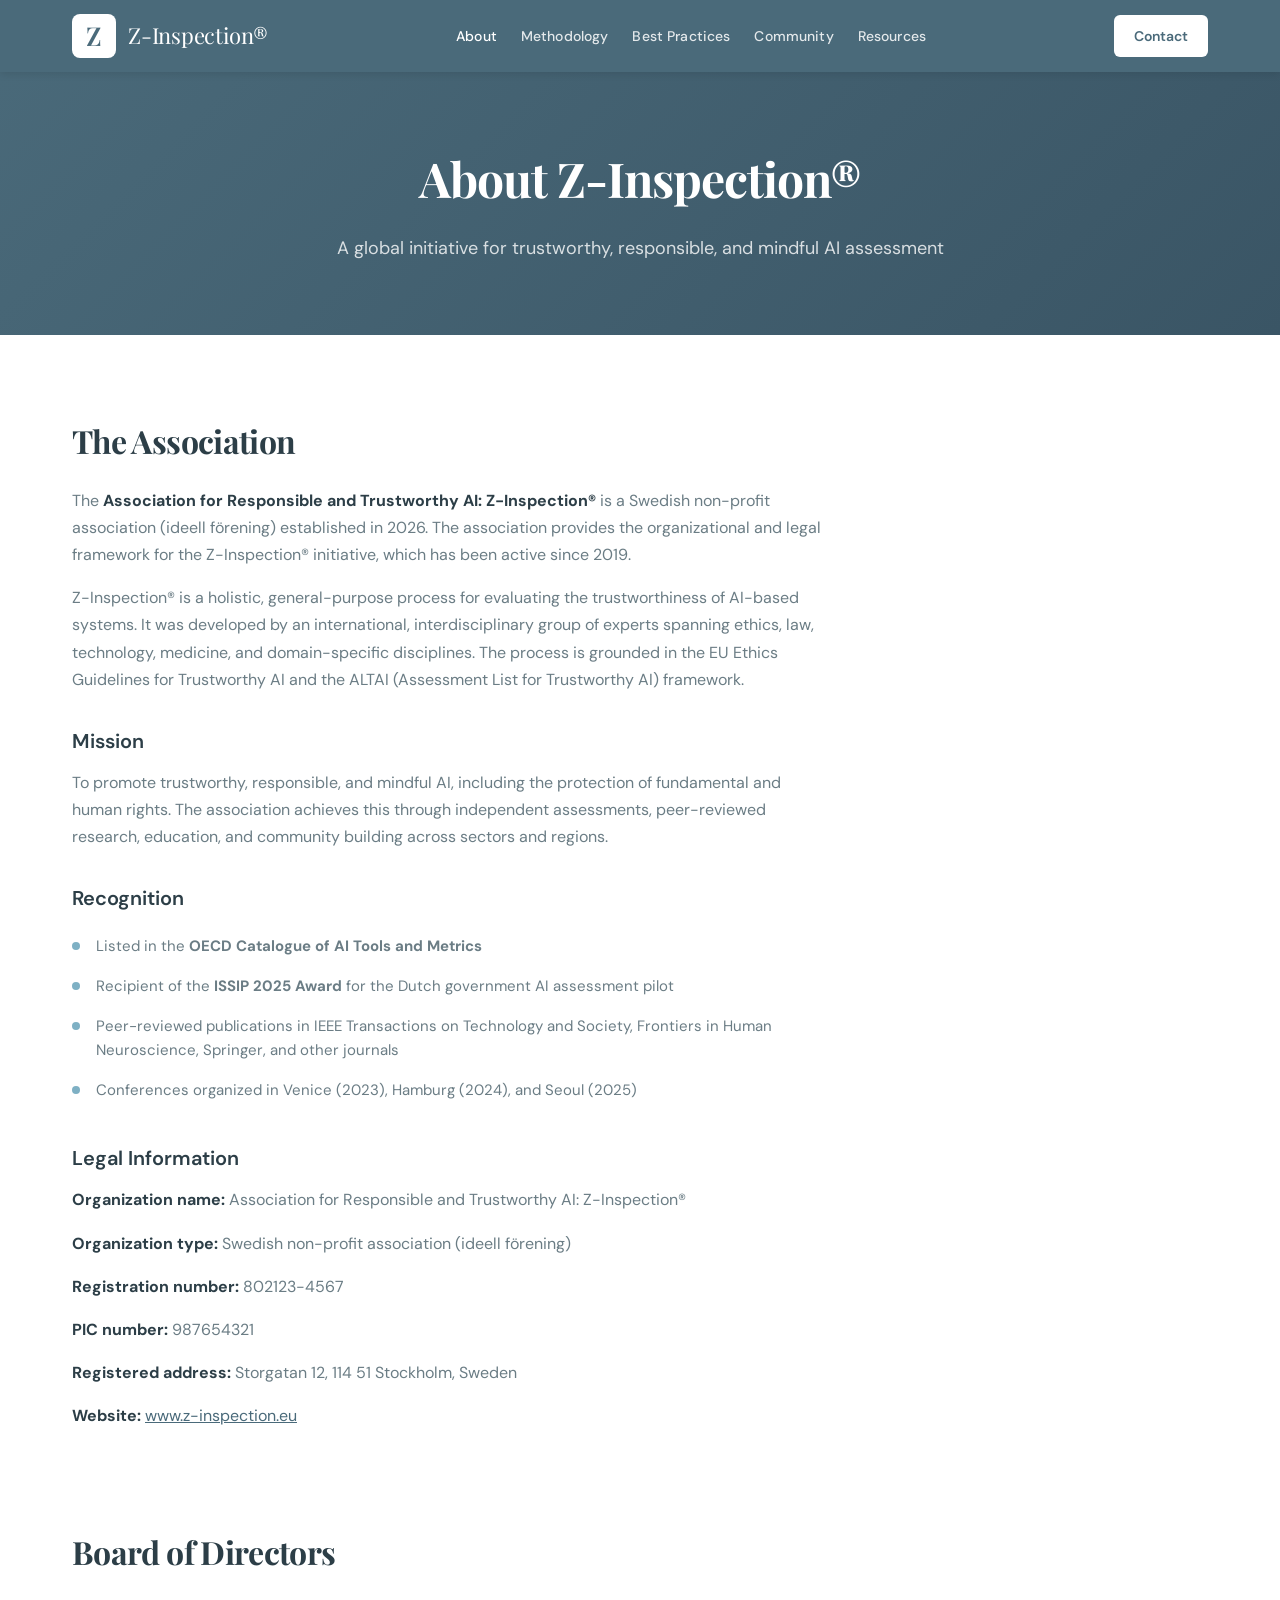
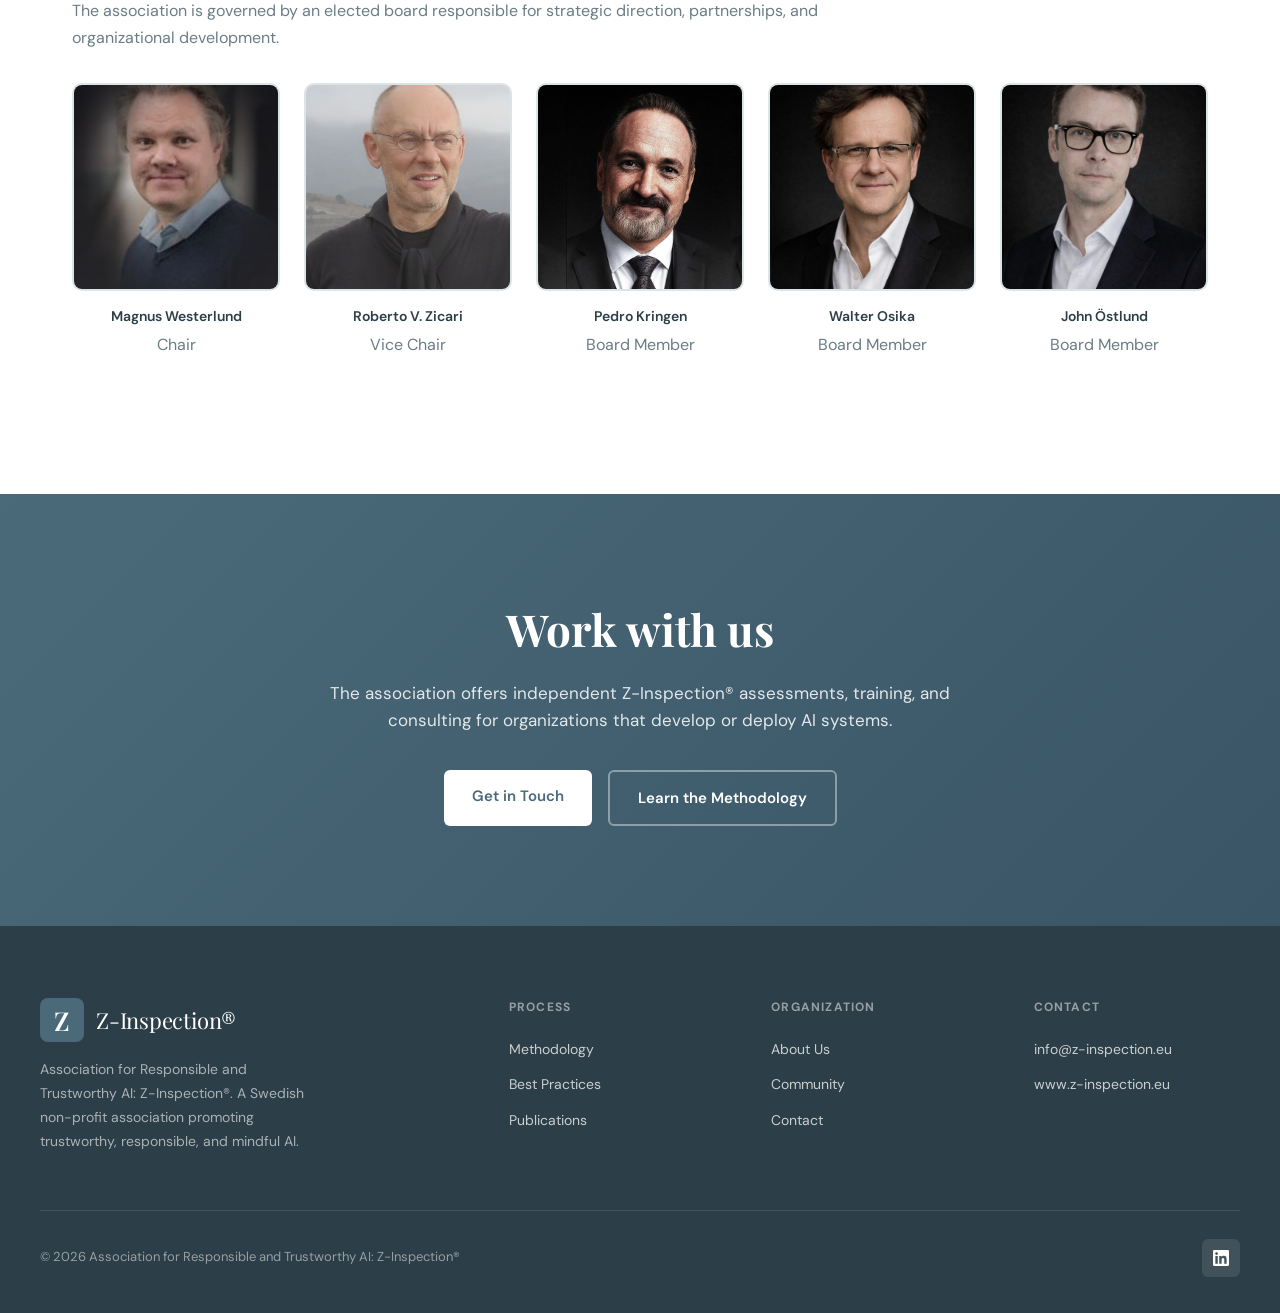
==== z-inspection-site/about.html @ 9ff1f360 "Add files via upload" ====
<!DOCTYPE html>
<html lang="en">
<head>
    <meta charset="UTF-8">
    <meta name="viewport" content="width=device-width, initial-scale=1.0">
    <title>About | Z-Inspection®</title>
    <link rel="preconnect" href="https://fonts.googleapis.com">
    <link rel="preconnect" href="https://fonts.gstatic.com" crossorigin>
    <link href="https://fonts.googleapis.com/css2?family=DM+Sans:ital,opsz,wght@0,9..40,300;0,9..40,400;0,9..40,500;0,9..40,600;0,9..40,700;1,9..40,400&family=Playfair+Display:ital,wght@0,400;0,500;0,600;1,400;1,500&display=swap" rel="stylesheet">
    <link rel="stylesheet" href="css/style.css">
</head>
<body>
    <nav class="nav">
        <div class="nav-inner">
            <a href="index.html" class="logo">
                <span class="logo-mark">Z</span>
                <span class="logo-text">Z-Inspection®</span>
            </a>
            <ul class="nav-links">
                <li><a href="about.html" class="active">About</a></li>
                <li><a href="methodology.html">Methodology</a></li>
                <li><a href="cases.html">Best Practices</a></li>
                <li><a href="community.html">Community</a></li>
                <li><a href="resources.html">Resources</a></li>
            </ul>
            <button class="nav-toggle" aria-label="Open menu" aria-expanded="false">
                <svg width="24" height="24" viewBox="0 0 24 24" fill="none" stroke="currentColor" stroke-width="2"><path d="M3 12h18M3 6h18M3 18h18"/></svg>
            </button>
            <a href="contact.html" class="nav-cta">Contact</a>
        </div>
    </nav>

    <div class="page-hero">
        <h1>About Z-Inspection®</h1>
        <p>A global initiative for trustworthy, responsible, and mindful AI assessment</p>
    </div>

    <div class="content-section">
        <h2>The Association</h2>
        <p>The <strong>Association for Responsible and Trustworthy AI: Z-Inspection®</strong> is a Swedish non-profit association (ideell förening) established in 2026. The association provides the organizational and legal framework for the Z-Inspection® initiative, which has been active since 2019.</p>

        <p>Z-Inspection® is a holistic, general-purpose process for evaluating the trustworthiness of AI-based systems. It was developed by an international, interdisciplinary group of experts spanning ethics, law, technology, medicine, and domain-specific disciplines. The process is grounded in the EU Ethics Guidelines for Trustworthy AI and the ALTAI (Assessment List for Trustworthy AI) framework.</p>

        <h3>Mission</h3>
        <p>To promote trustworthy, responsible, and mindful AI, including the protection of fundamental and human rights. The association achieves this through independent assessments, peer-reviewed research, education, and community building across sectors and regions.</p>

        <h3>Recognition</h3>
        <ul>
            <li>Listed in the <strong>OECD Catalogue of AI Tools and Metrics</strong></li>
            <li>Recipient of the <strong>ISSIP 2025 Award</strong> for the Dutch government AI assessment pilot</li>
            <li>Peer-reviewed publications in IEEE Transactions on Technology and Society, Frontiers in Human Neuroscience, Springer, and other journals</li>
            <li>Conferences organized in Venice (2023), Hamburg (2024), and Seoul (2025)</li>
        </ul>

        <h3>Legal Information</h3>
        <p><strong>Organization name:</strong> Association for Responsible and Trustworthy AI: Z-Inspection®</p>
        <p><strong>Organization type:</strong> Swedish non-profit association (ideell förening)</p>
        <p><strong>Registration number:</strong> 802123-4567</p>
        <p><strong>PIC number:</strong> 987654321</p>
        <p><strong>Registered address:</strong> Storgatan 12, 114 51 Stockholm, Sweden</p>
        <p><strong>Website:</strong> <a href="https://www.z-inspection.eu" style="color:var(--color-primary);">www.z-inspection.eu</a></p>
    </div>

    <div class="content-section" style="padding-top:0;">
        <h2>Board of Directors</h2>
        <p>The association is governed by an elected board responsible for strategic direction, partnerships, and organizational development.</p>
        <div class="team-preview" style="margin-top:32px;">
            <div class="team-member">
                <div class="team-avatar"><img src="assets/images/magnus-westerlund.jpg" alt="Magnus Westerlund"></div>
                <h4>Magnus Westerlund</h4>
                <p>Chair</p>
            </div>
            <div class="team-member">
                <div class="team-avatar"><img src="assets/images/roberto-zicari.jpg" alt="Roberto V. Zicari"></div>
                <h4>Roberto V. Zicari</h4>
                <p>Vice Chair</p>
            </div>
            <div class="team-member">
                <div class="team-avatar"><img src="assets/images/pedro-kringen.jpg" alt="Pedro Kringen"></div>
                <h4>Pedro Kringen</h4>
                <p>Board Member</p>
            </div>
            <div class="team-member">
                <div class="team-avatar"><img src="assets/images/walter-osika.png" alt="Walter Osika"></div>
                <h4>Walter Osika</h4>
                <p>Board Member</p>
            </div>
            <div class="team-member">
                <div class="team-avatar"><img src="assets/images/john-ostlund.png" alt="John Östlund"></div>
                <h4>John Östlund</h4>
                <p>Board Member</p>
            </div>
        </div>
    </div>

    <section class="cta-section">
        <div class="cta-inner">
            <h2>Work with us</h2>
            <p>The association offers independent Z-Inspection® assessments, training, and consulting for organizations that develop or deploy AI systems.</p>
            <div class="cta-buttons">
                <a href="contact.html" class="btn-light">Get in Touch</a>
                <a href="methodology.html" class="btn-ghost">Learn the Methodology</a>
            </div>
        </div>
    </section>

    <footer>
        <div class="footer-inner">
            <div class="footer-top">
                <div class="footer-brand">
                    <a href="index.html" class="logo">
                        <span class="logo-mark">Z</span>
                        <span class="logo-text">Z-Inspection®</span>
                    </a>
                    <p>Association for Responsible and Trustworthy AI: Z-Inspection®. A Swedish non-profit association promoting trustworthy, responsible, and mindful AI.</p>
                </div>
                <div class="footer-links">
                    <h5>Process</h5>
                    <ul>
                        <li><a href="methodology.html">Methodology</a></li>
                        <li><a href="cases.html">Best Practices</a></li>
                        <li><a href="resources.html">Publications</a></li>
                    </ul>
                </div>
                <div class="footer-links">
                    <h5>Organization</h5>
                    <ul>
                        <li><a href="about.html">About Us</a></li>
                        <li><a href="community.html">Community</a></li>
                        <li><a href="contact.html">Contact</a></li>
                    </ul>
                </div>
                <div class="footer-links">
                    <h5>Contact</h5>
                    <ul>
                        <li><a href="mailto:info@z-inspection.eu">info@z-inspection.eu</a></li>
                        <li><a href="https://www.z-inspection.eu">www.z-inspection.eu</a></li>
                    </ul>
                </div>
            </div>
            <div class="footer-bottom">
                <p>&copy; 2026 Association for Responsible and Trustworthy AI: Z-Inspection®</p>
                <div class="footer-social">
                    <a href="https://www.linkedin.com/in/roberto-v-zicari-087863/" aria-label="LinkedIn">
                        <svg width="16" height="16" viewBox="0 0 24 24" fill="currentColor"><path d="M20.447 20.452h-3.554v-5.569c0-1.328-.027-3.037-1.852-3.037-1.853 0-2.136 1.445-2.136 2.939v5.667H9.351V9h3.414v1.561h.046c.477-.9 1.637-1.85 3.37-1.85 3.601 0 4.267 2.37 4.267 5.455v6.286zM5.337 7.433c-1.144 0-2.063-.926-2.063-2.065 0-1.138.92-2.063 2.063-2.063 1.14 0 2.064.925 2.064 2.063 0 1.139-.925 2.065-2.064 2.065zm1.782 13.019H3.555V9h3.564v11.452zM22.225 0H1.771C.792 0 0 .774 0 1.729v20.542C0 23.227.792 24 1.771 24h20.451C23.2 24 24 23.227 24 22.271V1.729C24 .774 23.2 0 22.222 0h.003z"/></svg>
                    </a>
                </div>
            </div>
        </div>
    </footer>
    <script src="js/main.js"></script>
</body>
</html>
---- z-inspection-site/css/style.css ----
/* ============================================
   Z-Inspection® Association Website
   Design system based on v3 proposal
   ============================================ */

:root {
    --color-primary: #4a6a7a;
    --color-primary-dark: #3a5565;
    --color-primary-light: #5a7a8a;
    --color-accent: #7eb0c4;
    --color-ink: #2c3e47;
    --color-paper: #ffffff;
    --color-warm: #f7f9fa;
    --color-muted: #6b7d85;
    --color-border: #dde4e8;
    --font-serif: 'Playfair Display', Georgia, serif;
    --font-sans: 'DM Sans', -apple-system, sans-serif;
    --max-width: 1200px;
    --spacing-unit: 8px;
}

* { margin: 0; padding: 0; box-sizing: border-box; }
html { scroll-behavior: smooth; }

body {
    font-family: var(--font-sans);
    background: var(--color-paper);
    color: var(--color-ink);
    line-height: 1.6;
    font-size: 16px;
    -webkit-font-smoothing: antialiased;
}

/* ---- Navigation ---- */
.nav {
    position: fixed;
    top: 0;
    left: 0;
    right: 0;
    z-index: 1000;
    background: var(--color-primary);
    box-shadow: 0 2px 8px rgba(0,0,0,0.1);
}

.nav-inner {
    max-width: var(--max-width);
    margin: 0 auto;
    padding: 0 calc(var(--spacing-unit) * 4);
    display: flex;
    align-items: center;
    justify-content: space-between;
    height: 72px;
}

.logo {
    display: flex;
    align-items: center;
    gap: 12px;
    text-decoration: none;
    color: white;
}

.logo-mark {
    width: 44px;
    height: 44px;
    background: white;
    border-radius: 8px;
    display: flex;
    align-items: center;
    justify-content: center;
    color: var(--color-primary);
    font-family: var(--font-serif);
    font-size: 26px;
    font-weight: 600;
}

.logo-text {
    font-family: var(--font-serif);
    font-size: 22px;
    letter-spacing: -0.01em;
    color: white;
}

.nav-links {
    display: flex;
    gap: calc(var(--spacing-unit) * 3);
    list-style: none;
}

.nav-links a {
    text-decoration: none;
    color: rgba(255,255,255,0.85);
    font-size: 14px;
    font-weight: 500;
    transition: color 0.2s;
    letter-spacing: 0.01em;
}

.nav-links a:hover,
.nav-links a.active {
    color: white;
}

.nav-cta {
    background: white;
    color: var(--color-primary);
    padding: 10px 20px;
    border-radius: 6px;
    text-decoration: none;
    font-size: 14px;
    font-weight: 600;
    transition: all 0.2s;
}

.nav-cta:hover {
    background: var(--color-accent);
    color: white;
    transform: translateY(-1px);
}

/* Mobile hamburger */
.nav-toggle {
    display: none;
    background: none;
    border: none;
    color: white;
    cursor: pointer;
    padding: 8px;
}

.nav-toggle svg { display: block; }

/* ---- Hero Section ---- */
.hero {
    position: relative;
    padding: 160px calc(var(--spacing-unit) * 4) 100px;
    background: linear-gradient(135deg, var(--color-primary) 0%, var(--color-primary-dark) 100%);
    overflow: hidden;
}

.hero::before {
    content: '';
    position: absolute;
    top: 0;
    right: 0;
    width: 50%;
    height: 100%;
    background: url('https://images.unsplash.com/photo-1522071820081-009f0129c71c?w=1200&q=80') center/cover;
    opacity: 0.15;
}

.hero-content {
    position: relative;
    z-index: 1;
    max-width: var(--max-width);
    margin: 0 auto;
    display: grid;
    grid-template-columns: 1.1fr 1fr;
    gap: 64px;
    align-items: center;
}

.hero-badge {
    display: inline-flex;
    align-items: center;
    gap: 8px;
    background: rgba(255,255,255,0.15);
    backdrop-filter: blur(8px);
    padding: 8px 16px;
    border-radius: 100px;
    font-size: 13px;
    font-weight: 500;
    color: white;
    margin-bottom: 24px;
    border: 1px solid rgba(255,255,255,0.2);
    animation: fadeInUp 0.6s ease-out;
}

.hero-badge::before {
    content: '✓';
    font-size: 11px;
    background: var(--color-accent);
    width: 18px;
    height: 18px;
    border-radius: 50%;
    display: flex;
    align-items: center;
    justify-content: center;
}

.hero h1 {
    font-family: var(--font-serif);
    font-size: clamp(40px, 5vw, 56px);
    line-height: 1.15;
    letter-spacing: -0.02em;
    margin-bottom: 24px;
    color: white;
    animation: fadeInUp 0.6s ease-out 0.1s both;
}

.hero h1 em {
    font-style: italic;
    color: var(--color-accent);
}

.hero-subtitle {
    font-size: 18px;
    color: rgba(255,255,255,0.85);
    line-height: 1.7;
    margin-bottom: 36px;
    animation: fadeInUp 0.6s ease-out 0.2s both;
}

.hero-actions {
    display: flex;
    gap: 16px;
    flex-wrap: wrap;
    animation: fadeInUp 0.6s ease-out 0.3s both;
}

/* Hero image grid */
.hero-visual { animation: fadeInUp 0.8s ease-out 0.4s both; }

.hero-image-grid {
    display: grid;
    grid-template-columns: 1fr 1fr;
    gap: 16px;
}

.hero-image-item {
    border-radius: 12px;
    overflow: hidden;
    box-shadow: 0 20px 40px rgba(0, 0, 0, 0.3);
}

.hero-image-item:first-child { grid-row: span 2; }

.hero-image-item img {
    width: 100%;
    height: 100%;
    object-fit: cover;
    transition: transform 0.5s;
}

.hero-image-item:hover img { transform: scale(1.05); }

/* ---- Page Hero (subpages) ---- */
.page-hero {
    padding: 140px calc(var(--spacing-unit) * 4) 72px;
    background: linear-gradient(135deg, var(--color-primary) 0%, var(--color-primary-dark) 100%);
    text-align: center;
}

.page-hero h1 {
    font-family: var(--font-serif);
    font-size: clamp(32px, 4vw, 48px);
    color: white;
    margin-bottom: 16px;
    letter-spacing: -0.02em;
}

.page-hero p {
    font-size: 18px;
    color: rgba(255,255,255,0.8);
    max-width: 640px;
    margin: 0 auto;
    line-height: 1.7;
}

/* ---- Buttons ---- */
.btn-primary {
    background: white;
    color: var(--color-primary);
    padding: 14px 28px;
    border-radius: 6px;
    text-decoration: none;
    font-weight: 600;
    font-size: 15px;
    display: inline-flex;
    align-items: center;
    gap: 10px;
    transition: all 0.2s;
}

.btn-primary:hover {
    background: var(--color-accent);
    color: white;
    transform: translateY(-2px);
    box-shadow: 0 8px 24px rgba(0,0,0,0.2);
}

.btn-secondary {
    background: transparent;
    color: white;
    padding: 14px 28px;
    border: 2px solid rgba(255,255,255,0.4);
    border-radius: 6px;
    text-decoration: none;
    font-weight: 600;
    font-size: 15px;
    transition: all 0.2s;
}

.btn-secondary:hover {
    border-color: white;
    background: rgba(255,255,255,0.1);
}

.btn-outline {
    display: inline-block;
    background: transparent;
    color: var(--color-primary);
    padding: 14px 28px;
    border: 2px solid var(--color-primary);
    border-radius: 6px;
    text-decoration: none;
    font-weight: 600;
    font-size: 14px;
    transition: all 0.2s;
}

.btn-outline:hover {
    background: var(--color-primary);
    color: white;
}

.btn-light {
    background: white;
    color: var(--color-primary);
    padding: 14px 28px;
    border-radius: 6px;
    text-decoration: none;
    font-weight: 600;
    font-size: 15px;
    transition: all 0.2s;
}

.btn-light:hover {
    transform: translateY(-2px);
    box-shadow: 0 8px 24px rgba(0,0,0,0.2);
}

.btn-ghost {
    background: transparent;
    color: white;
    padding: 14px 28px;
    border: 2px solid rgba(255, 255, 255, 0.4);
    border-radius: 6px;
    text-decoration: none;
    font-weight: 600;
    font-size: 15px;
    transition: all 0.2s;
}

.btn-ghost:hover {
    border-color: white;
    background: rgba(255,255,255,0.1);
}

/* ---- Stats Bar ---- */
.stats-bar {
    background: var(--color-warm);
    padding: 56px calc(var(--spacing-unit) * 4);
    border-bottom: 1px solid var(--color-border);
}

.stats-inner {
    max-width: var(--max-width);
    margin: 0 auto;
    display: grid;
    grid-template-columns: repeat(4, 1fr);
    gap: 48px;
}

.stat-item { text-align: center; }

.stat-number {
    font-family: var(--font-serif);
    font-size: 48px;
    font-weight: 500;
    letter-spacing: -0.02em;
    line-height: 1;
    margin-bottom: 8px;
    color: var(--color-primary);
}

.stat-label {
    font-size: 14px;
    color: var(--color-muted);
    text-transform: uppercase;
    letter-spacing: 0.1em;
}

/* ---- Domain Carousel ---- */
.domains-section {
    background: var(--color-primary-dark);
    padding: 80px 0;
    overflow: hidden;
}

.domains-header {
    text-align: center;
    max-width: var(--max-width);
    margin: 0 auto 48px;
    padding: 0 calc(var(--spacing-unit) * 4);
}

.domains-header h2 {
    color: white;
    font-family: var(--font-serif);
    font-size: 32px;
    margin-bottom: 12px;
}

.domains-header p {
    color: rgba(255, 255, 255, 0.7);
    font-size: 16px;
}

.carousel-container { position: relative; width: 100%; }

.carousel-track {
    display: flex;
    gap: 24px;
    animation: scroll 40s linear infinite;
    width: max-content;
}

.carousel-track:hover { animation-play-state: paused; }

@keyframes scroll {
    0% { transform: translateX(0); }
    100% { transform: translateX(-50%); }
}

.domain-card {
    flex-shrink: 0;
    width: 320px;
    background: white;
    border-radius: 12px;
    overflow: hidden;
    transition: transform 0.3s;
}

.domain-card:hover { transform: translateY(-8px); }

.domain-image {
    height: 180px;
    overflow: hidden;
    position: relative;
}

.domain-image img {
    width: 100%;
    height: 100%;
    object-fit: cover;
    transition: transform 0.5s;
}

.domain-card:hover .domain-image img { transform: scale(1.1); }

.domain-overlay {
    position: absolute;
    bottom: 0;
    left: 0;
    right: 0;
    padding: 16px;
    background: linear-gradient(transparent, rgba(0,0,0,0.7));
}

.domain-tag {
    display: inline-block;
    background: var(--color-primary);
    color: white;
    padding: 4px 12px;
    border-radius: 100px;
    font-size: 11px;
    font-weight: 600;
    text-transform: uppercase;
    letter-spacing: 0.05em;
}

.domain-content { padding: 20px; }

.domain-content h3 {
    font-size: 17px;
    font-weight: 600;
    margin-bottom: 8px;
    color: var(--color-ink);
}

.domain-content p {
    font-size: 14px;
    color: var(--color-muted);
    line-height: 1.5;
}

/* ---- Section Styling ---- */
section {
    padding: 100px calc(var(--spacing-unit) * 4);
    max-width: var(--max-width);
    margin: 0 auto;
}

.section-header {
    max-width: 700px;
    margin-bottom: 56px;
}

.section-label {
    font-size: 12px;
    text-transform: uppercase;
    letter-spacing: 0.15em;
    color: var(--color-primary);
    font-weight: 600;
    margin-bottom: 12px;
}

.section-title {
    font-family: var(--font-serif);
    font-size: clamp(32px, 4vw, 44px);
    line-height: 1.2;
    letter-spacing: -0.02em;
    margin-bottom: 16px;
    color: var(--color-ink);
}

.section-desc {
    font-size: 17px;
    color: var(--color-muted);
    line-height: 1.7;
}

/* ---- Process Cards ---- */
.process-grid {
    display: grid;
    grid-template-columns: repeat(3, 1fr);
    gap: 28px;
}

.process-card {
    background: var(--color-warm);
    border-radius: 12px;
    padding: 36px;
    transition: all 0.3s;
    position: relative;
    border: 1px solid var(--color-border);
}

.process-card:hover {
    background: white;
    border-color: var(--color-primary);
    transform: translateY(-4px);
    box-shadow: 0 16px 32px rgba(0, 0, 0, 0.08);
}

.process-icon {
    width: 52px;
    height: 52px;
    background: var(--color-primary);
    border-radius: 10px;
    display: flex;
    align-items: center;
    justify-content: center;
    margin-bottom: 20px;
    color: white;
}

.process-card h3 {
    font-size: 19px;
    font-weight: 600;
    margin-bottom: 12px;
    color: var(--color-ink);
}

.process-card p {
    color: var(--color-muted);
    font-size: 15px;
    line-height: 1.6;
}

/* ---- Impact Gallery ---- */
.impact-section {
    background: var(--color-warm);
    padding: 100px calc(var(--spacing-unit) * 4);
    max-width: none;
}

.impact-inner {
    max-width: var(--max-width);
    margin: 0 auto;
}

.impact-grid {
    display: grid;
    grid-template-columns: repeat(12, 1fr);
    grid-template-rows: repeat(2, 240px);
    gap: 20px;
}

.impact-item {
    border-radius: 12px;
    overflow: hidden;
    position: relative;
    cursor: pointer;
}

.impact-item img {
    width: 100%;
    height: 100%;
    object-fit: cover;
    transition: transform 0.5s;
}

.impact-item:hover img { transform: scale(1.05); }

.impact-item::after {
    content: '';
    position: absolute;
    inset: 0;
    background: linear-gradient(transparent 40%, rgba(0,0,0,0.6));
    opacity: 0;
    transition: opacity 0.3s;
}

.impact-item:hover::after { opacity: 1; }

.impact-label {
    position: absolute;
    bottom: 16px;
    left: 16px;
    right: 16px;
    color: white;
    z-index: 1;
    opacity: 0;
    transform: translateY(10px);
    transition: all 0.3s;
}

.impact-item:hover .impact-label {
    opacity: 1;
    transform: translateY(0);
}

.impact-label h4 { font-size: 16px; font-weight: 600; margin-bottom: 2px; }
.impact-label p { font-size: 12px; opacity: 0.85; }

.impact-item:nth-child(1) { grid-column: span 5; }
.impact-item:nth-child(2) { grid-column: span 4; }
.impact-item:nth-child(3) { grid-column: span 3; }
.impact-item:nth-child(4) { grid-column: span 3; }
.impact-item:nth-child(5) { grid-column: span 5; }
.impact-item:nth-child(6) { grid-column: span 4; }

/* ---- Case Studies ---- */
.cases-grid {
    display: grid;
    grid-template-columns: repeat(2, 1fr);
    gap: 24px;
}

.case-card {
    background: var(--color-warm);
    border-radius: 12px;
    overflow: hidden;
    transition: all 0.3s;
    text-decoration: none;
    color: inherit;
    display: block;
    border: 1px solid var(--color-border);
}

.case-card:hover {
    transform: translateY(-4px);
    box-shadow: 0 20px 40px rgba(0, 0, 0, 0.1);
    border-color: transparent;
    background: white;
}

.case-image { height: 180px; overflow: hidden; }

.case-image img {
    width: 100%;
    height: 100%;
    object-fit: cover;
    transition: transform 0.5s;
}

.case-card:hover .case-image img { transform: scale(1.05); }

.case-content { padding: 28px; }

.case-tag {
    display: inline-block;
    background: var(--color-primary);
    padding: 5px 12px;
    border-radius: 100px;
    font-size: 11px;
    font-weight: 600;
    text-transform: uppercase;
    letter-spacing: 0.06em;
    color: white;
    margin-bottom: 14px;
}

.case-card h3 {
    font-family: var(--font-serif);
    font-size: 20px;
    line-height: 1.3;
    margin-bottom: 10px;
    color: var(--color-ink);
}

.case-card p {
    color: var(--color-muted);
    font-size: 14px;
    line-height: 1.6;
    margin-bottom: 16px;
}

.case-link {
    display: inline-flex;
    align-items: center;
    gap: 6px;
    color: var(--color-primary);
    font-weight: 600;
    font-size: 14px;
}

.case-link svg { transition: transform 0.2s; }
.case-card:hover .case-link svg { transform: translateX(4px); }

/* ---- Team / Board ---- */
.team-preview {
    display: grid;
    grid-template-columns: repeat(5, 1fr);
    gap: 24px;
    margin-bottom: 40px;
}

.team-member { text-align: center; }

.team-avatar {
    width: 100%;
    aspect-ratio: 1;
    border-radius: 10px;
    background: var(--color-warm);
    margin-bottom: 14px;
    overflow: hidden;
    border: 2px solid var(--color-border);
    transition: border-color 0.3s;
}

.team-member:hover .team-avatar { border-color: var(--color-primary); }

.team-avatar img {
    width: 100%;
    height: 100%;
    object-fit: cover;
    filter: grayscale(30%);
    transition: filter 0.3s;
}

.team-member:hover .team-avatar img { filter: grayscale(0%); }

.team-member h4 {
    font-size: 14px;
    font-weight: 600;
    margin-bottom: 3px;
    color: var(--color-ink);
}

.team-member p {
    font-size: 12px;
    color: var(--color-muted);
}

.team-cta { text-align: center; }

/* ---- CTA Section ---- */
.cta-section {
    position: relative;
    padding: 100px calc(var(--spacing-unit) * 4);
    max-width: none;
    text-align: center;
    background: linear-gradient(135deg, var(--color-primary) 0%, var(--color-primary-dark) 100%);
    overflow: hidden;
}

.cta-section::before {
    content: '';
    position: absolute;
    inset: 0;
    background: url('https://images.unsplash.com/photo-1517245386807-bb43f82c33c4?w=1920&q=80') center/cover;
    opacity: 0.1;
}

.cta-inner {
    position: relative;
    z-index: 1;
    max-width: 700px;
    margin: 0 auto;
}

.cta-section h2 {
    font-family: var(--font-serif);
    font-size: clamp(32px, 4vw, 44px);
    color: white;
    margin-bottom: 16px;
}

.cta-section p {
    color: rgba(255, 255, 255, 0.85);
    font-size: 17px;
    margin-bottom: 36px;
}

.cta-buttons {
    display: flex;
    gap: 16px;
    justify-content: center;
    flex-wrap: wrap;
}

/* ---- Footer ---- */
footer {
    background: var(--color-ink);
    padding: 72px calc(var(--spacing-unit) * 4) 36px;
    color: white;
}

.footer-inner {
    max-width: var(--max-width);
    margin: 0 auto;
}

.footer-top {
    display: grid;
    grid-template-columns: 2fr repeat(3, 1fr);
    gap: 56px;
    margin-bottom: 56px;
}

.footer-brand .logo-mark {
    background: var(--color-primary);
    color: white;
}

.footer-brand p {
    color: rgba(255, 255, 255, 0.6);
    font-size: 14px;
    line-height: 1.7;
    margin-top: 16px;
    max-width: 280px;
}

.footer-links h5 {
    font-size: 12px;
    text-transform: uppercase;
    letter-spacing: 0.1em;
    margin-bottom: 18px;
    color: rgba(255, 255, 255, 0.5);
}

.footer-links ul { list-style: none; }
.footer-links li { margin-bottom: 10px; }

.footer-links a {
    color: rgba(255, 255, 255, 0.75);
    text-decoration: none;
    font-size: 14px;
    transition: color 0.2s;
}

.footer-links a:hover { color: white; }

.footer-bottom {
    display: flex;
    justify-content: space-between;
    align-items: center;
    padding-top: 28px;
    border-top: 1px solid rgba(255, 255, 255, 0.1);
}

.footer-bottom p {
    font-size: 13px;
    color: rgba(255, 255, 255, 0.5);
}

.footer-social {
    display: flex;
    gap: 12px;
}

.footer-social a {
    width: 38px;
    height: 38px;
    border-radius: 6px;
    background: rgba(255, 255, 255, 0.1);
    display: flex;
    align-items: center;
    justify-content: center;
    color: white;
    transition: all 0.2s;
}

.footer-social a:hover { background: var(--color-primary); }

/* ---- Content Sections (subpages) ---- */
.content-section {
    padding: 80px calc(var(--spacing-unit) * 4);
    max-width: var(--max-width);
    margin: 0 auto;
}

.content-section h2 {
    font-family: var(--font-serif);
    font-size: 32px;
    color: var(--color-ink);
    margin-bottom: 20px;
    letter-spacing: -0.02em;
}

.content-section h3 {
    font-size: 20px;
    font-weight: 600;
    color: var(--color-ink);
    margin-bottom: 12px;
    margin-top: 32px;
}

.content-section p {
    color: var(--color-muted);
    font-size: 16px;
    line-height: 1.7;
    margin-bottom: 16px;
    max-width: 760px;
}

.content-section p strong { color: var(--color-ink); }

.content-section ul {
    list-style: none;
    margin-bottom: 24px;
    max-width: 760px;
}

.content-section ul li {
    padding: 8px 0 8px 24px;
    position: relative;
    color: var(--color-muted);
    font-size: 15px;
    line-height: 1.6;
}

.content-section ul li::before {
    content: '';
    position: absolute;
    left: 0;
    top: 16px;
    width: 8px;
    height: 8px;
    border-radius: 50%;
    background: var(--color-accent);
}

/* Two-column layout for content pages */
.content-two-col {
    display: grid;
    grid-template-columns: 1fr 1fr;
    gap: 48px;
    margin-bottom: 48px;
}

.content-two-col p { max-width: none; }

/* Info cards (for methodology steps, etc.) */
.info-cards {
    display: grid;
    grid-template-columns: repeat(auto-fit, minmax(300px, 1fr));
    gap: 24px;
    margin: 32px 0;
}

.info-card {
    background: var(--color-warm);
    border: 1px solid var(--color-border);
    border-radius: 12px;
    padding: 32px;
    transition: all 0.3s;
}

.info-card:hover {
    border-color: var(--color-primary);
    transform: translateY(-2px);
    box-shadow: 0 8px 24px rgba(0,0,0,0.06);
}

.info-card .step-number {
    display: inline-flex;
    align-items: center;
    justify-content: center;
    width: 36px;
    height: 36px;
    border-radius: 8px;
    background: var(--color-primary);
    color: white;
    font-weight: 700;
    font-size: 15px;
    margin-bottom: 16px;
}

.info-card h3 {
    font-size: 18px;
    font-weight: 600;
    margin-bottom: 10px;
    margin-top: 0;
    color: var(--color-ink);
}

.info-card p {
    font-size: 14px;
    color: var(--color-muted);
    line-height: 1.6;
    margin-bottom: 0;
}

/* Publication list */
.pub-list { margin: 32px 0; }

.pub-item {
    padding: 20px 0;
    border-bottom: 1px solid var(--color-border);
}

.pub-item:first-child { border-top: 1px solid var(--color-border); }

.pub-item h4 {
    font-size: 16px;
    font-weight: 600;
    margin-bottom: 6px;
    color: var(--color-ink);
}

.pub-item .pub-meta {
    font-size: 14px;
    color: var(--color-muted);
    margin-bottom: 4px;
}

.pub-item a {
    color: var(--color-primary);
    text-decoration: none;
    font-size: 14px;
    font-weight: 500;
}

.pub-item a:hover { text-decoration: underline; }

/* Contact page */
.contact-grid {
    display: grid;
    grid-template-columns: 1fr 1fr;
    gap: 48px;
    margin: 32px 0;
}

.contact-block {
    background: var(--color-warm);
    border: 1px solid var(--color-border);
    border-radius: 12px;
    padding: 36px;
}

.contact-block h3 {
    font-size: 18px;
    font-weight: 600;
    margin-bottom: 16px;
    margin-top: 0;
    color: var(--color-ink);
}

.contact-block p {
    font-size: 15px;
    color: var(--color-muted);
    line-height: 1.7;
    margin-bottom: 8px;
}

.contact-block a {
    color: var(--color-primary);
    text-decoration: none;
}

.contact-block a:hover { text-decoration: underline; }

.email-list { margin-top: 16px; }

.email-list dt {
    font-weight: 600;
    font-size: 14px;
    color: var(--color-ink);
    margin-top: 12px;
}

.email-list dd {
    font-size: 14px;
    color: var(--color-muted);
    margin-left: 0;
}

.email-list dd a { color: var(--color-primary); text-decoration: none; }
.email-list dd a:hover { text-decoration: underline; }

/* ---- Animations ---- */
@keyframes fadeInUp {
    from { opacity: 0; transform: translateY(20px); }
    to { opacity: 1; transform: translateY(0); }
}

/* ---- Responsive ---- */
@media (max-width: 1024px) {
    .nav-links { display: none; }
    .nav-toggle { display: block; }
    .hero-content { grid-template-columns: 1fr; }
    .hero-visual { display: none; }
    .stats-inner { grid-template-columns: repeat(2, 1fr); }
    .process-grid { grid-template-columns: 1fr; }
    .cases-grid { grid-template-columns: 1fr; }
    .impact-grid {
        grid-template-columns: 1fr 1fr;
        grid-template-rows: repeat(3, 180px);
    }
    .impact-item:nth-child(1),
    .impact-item:nth-child(2),
    .impact-item:nth-child(3),
    .impact-item:nth-child(4),
    .impact-item:nth-child(5),
    .impact-item:nth-child(6) { grid-column: span 1; }
    .team-preview { grid-template-columns: repeat(3, 1fr); }
    .footer-top { grid-template-columns: 1fr 1fr; }
    .content-two-col { grid-template-columns: 1fr; }
    .contact-grid { grid-template-columns: 1fr; }
}

@media (max-width: 1024px) {
    /* Mobile nav overlay */
    .nav-links.open {
        display: flex;
        flex-direction: column;
        position: absolute;
        top: 72px;
        left: 0;
        right: 0;
        background: var(--color-primary-dark);
        padding: 16px 32px 24px;
        box-shadow: 0 8px 24px rgba(0,0,0,0.2);
    }

    .nav-links.open a {
        font-size: 16px;
        padding: 10px 0;
        display: block;
    }
}

@media (max-width: 640px) {
    .stats-inner { grid-template-columns: 1fr; gap: 28px; }
    .team-preview { grid-template-columns: repeat(2, 1fr); }
    .impact-grid { grid-template-columns: 1fr; grid-template-rows: repeat(6, 160px); }
    .footer-top { grid-template-columns: 1fr; gap: 36px; }
    .footer-bottom { flex-direction: column; gap: 16px; text-align: center; }
    .domain-card { width: 280px; }
    .info-cards { grid-template-columns: 1fr; }
}
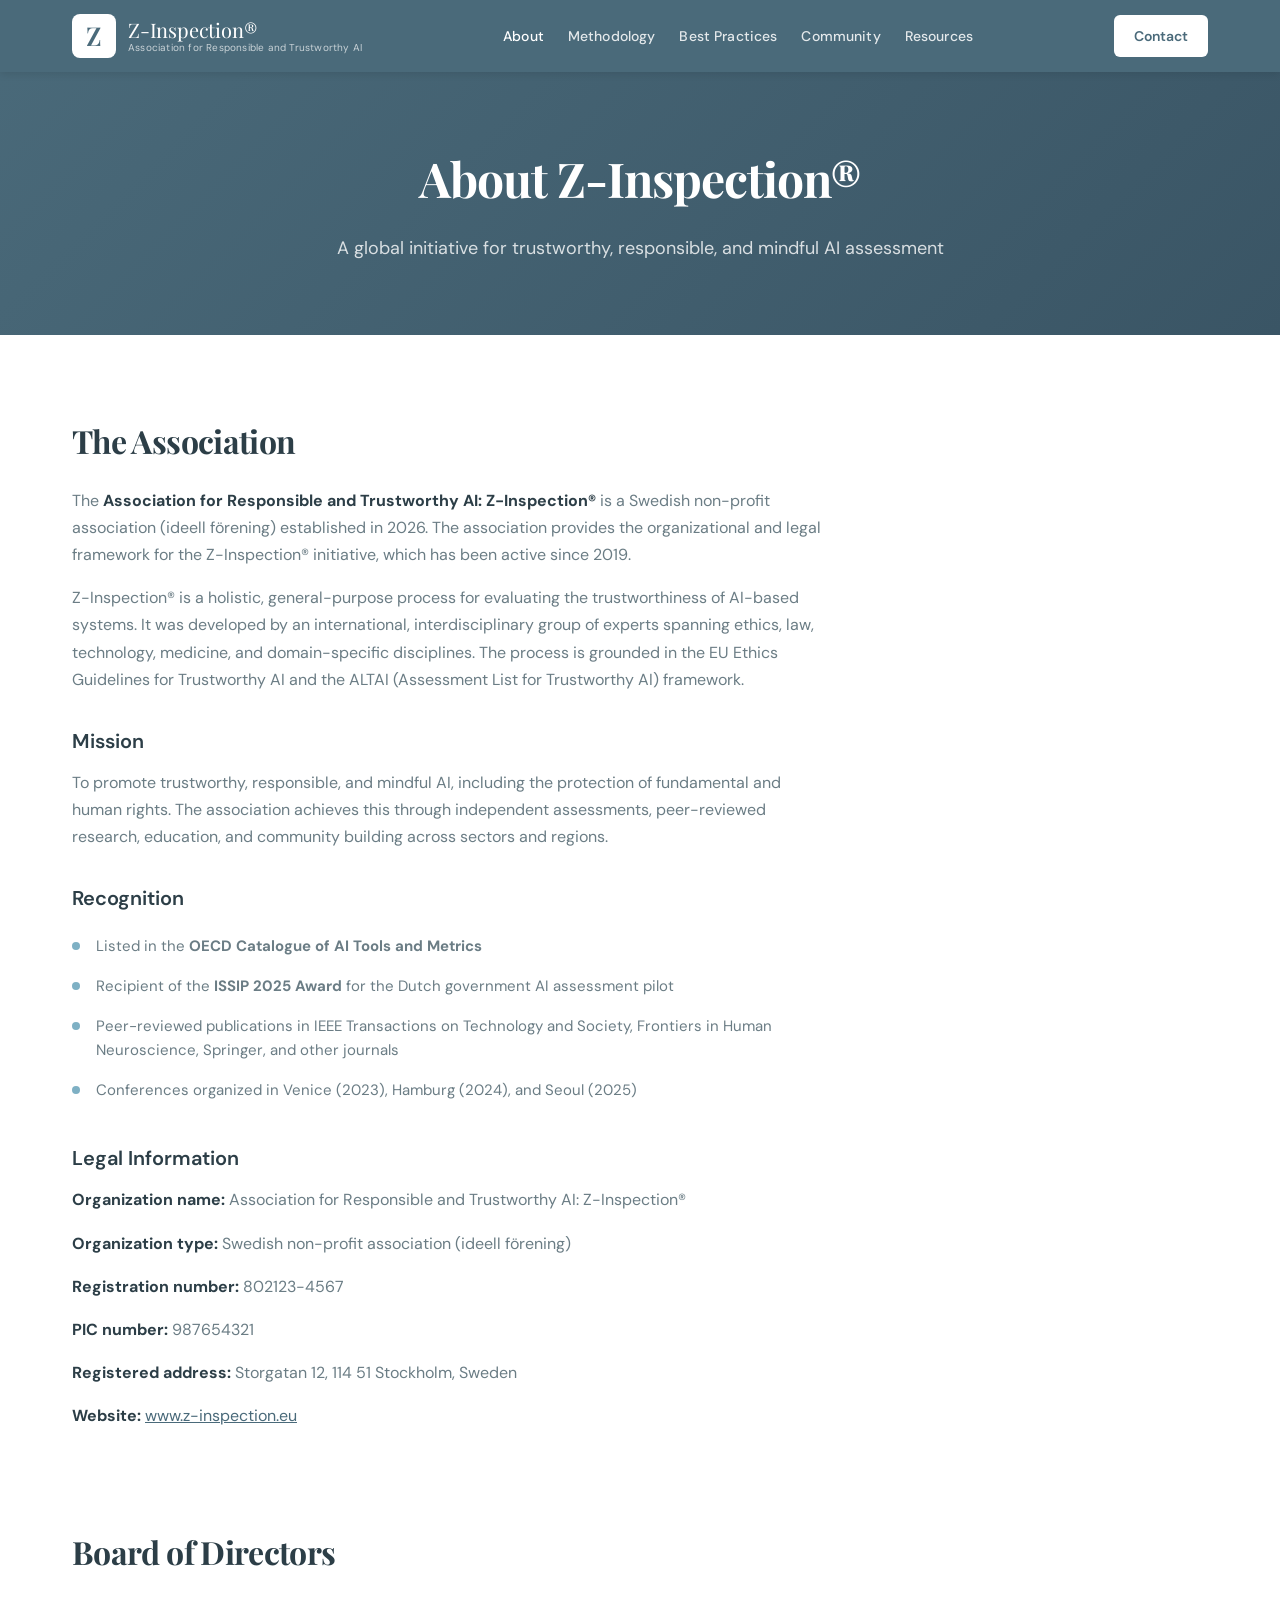
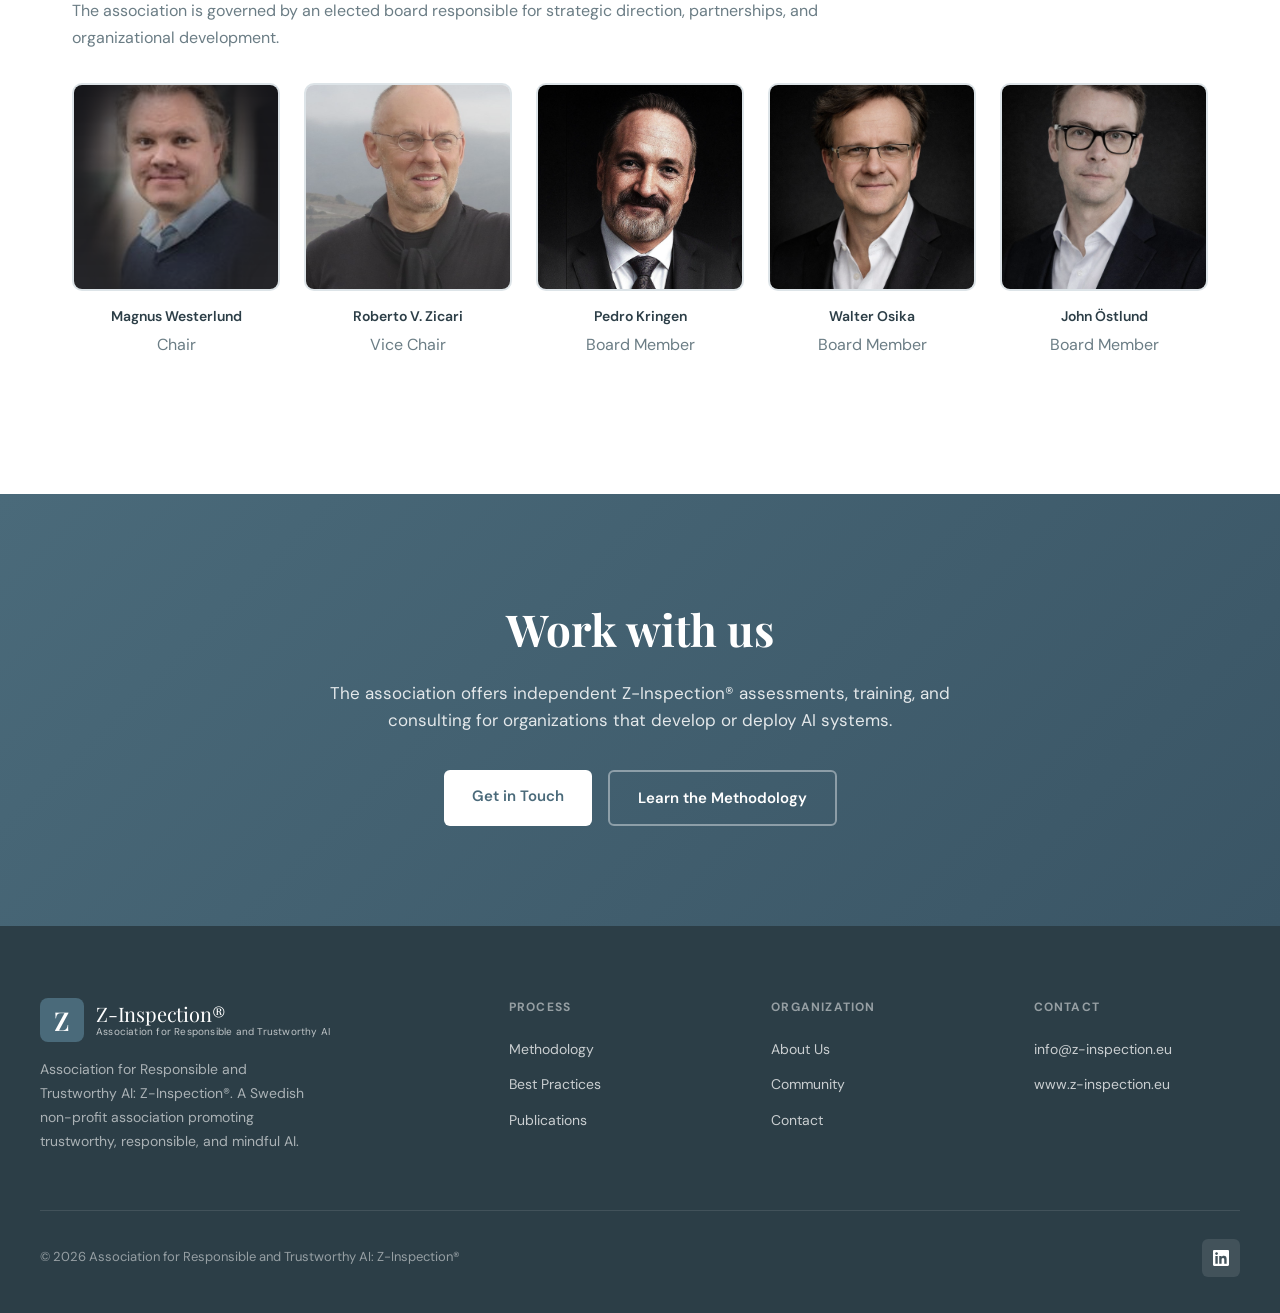
==== commit a2b07d62: "Add files via upload" ====
--- a/z-inspection-site/about.html
+++ b/z-inspection-site/about.html
@@ -14,7 +14,10 @@
         <div class="nav-inner">
             <a href="index.html" class="logo">
                 <span class="logo-mark">Z</span>
-                <span class="logo-text">Z-Inspection®</span>
+                <span class="logo-text-wrap">
+                    <span class="logo-text">Z-Inspection®</span>
+                    <span class="logo-subtitle">Association for Responsible and Trustworthy AI</span>
+                </span>
             </a>
             <ul class="nav-links">
                 <li><a href="about.html" class="active">About</a></li>
@@ -110,7 +113,10 @@
                 <div class="footer-brand">
                     <a href="index.html" class="logo">
                         <span class="logo-mark">Z</span>
-                        <span class="logo-text">Z-Inspection®</span>
+                        <span class="logo-text-wrap">
+                            <span class="logo-text">Z-Inspection®</span>
+                            <span class="logo-subtitle">Association for Responsible and Trustworthy AI</span>
+                        </span>
                     </a>
                     <p>Association for Responsible and Trustworthy AI: Z-Inspection®. A Swedish non-profit association promoting trustworthy, responsible, and mindful AI.</p>
                 </div>
--- a/z-inspection-site/css/style.css
+++ b/z-inspection-site/css/style.css
@@ -74,11 +74,25 @@
     font-weight: 600;
 }
 
+.logo-text-wrap {
+    display: flex;
+    flex-direction: column;
+    line-height: 1.2;
+}
+
 .logo-text {
     font-family: var(--font-serif);
-    font-size: 22px;
+    font-size: 20px;
     letter-spacing: -0.01em;
     color: white;
+}
+
+.logo-subtitle {
+    font-family: var(--font-sans);
+    font-size: 10px;
+    font-weight: 400;
+    color: rgba(255,255,255,0.7);
+    letter-spacing: 0.02em;
 }
 
 .nav-links {
